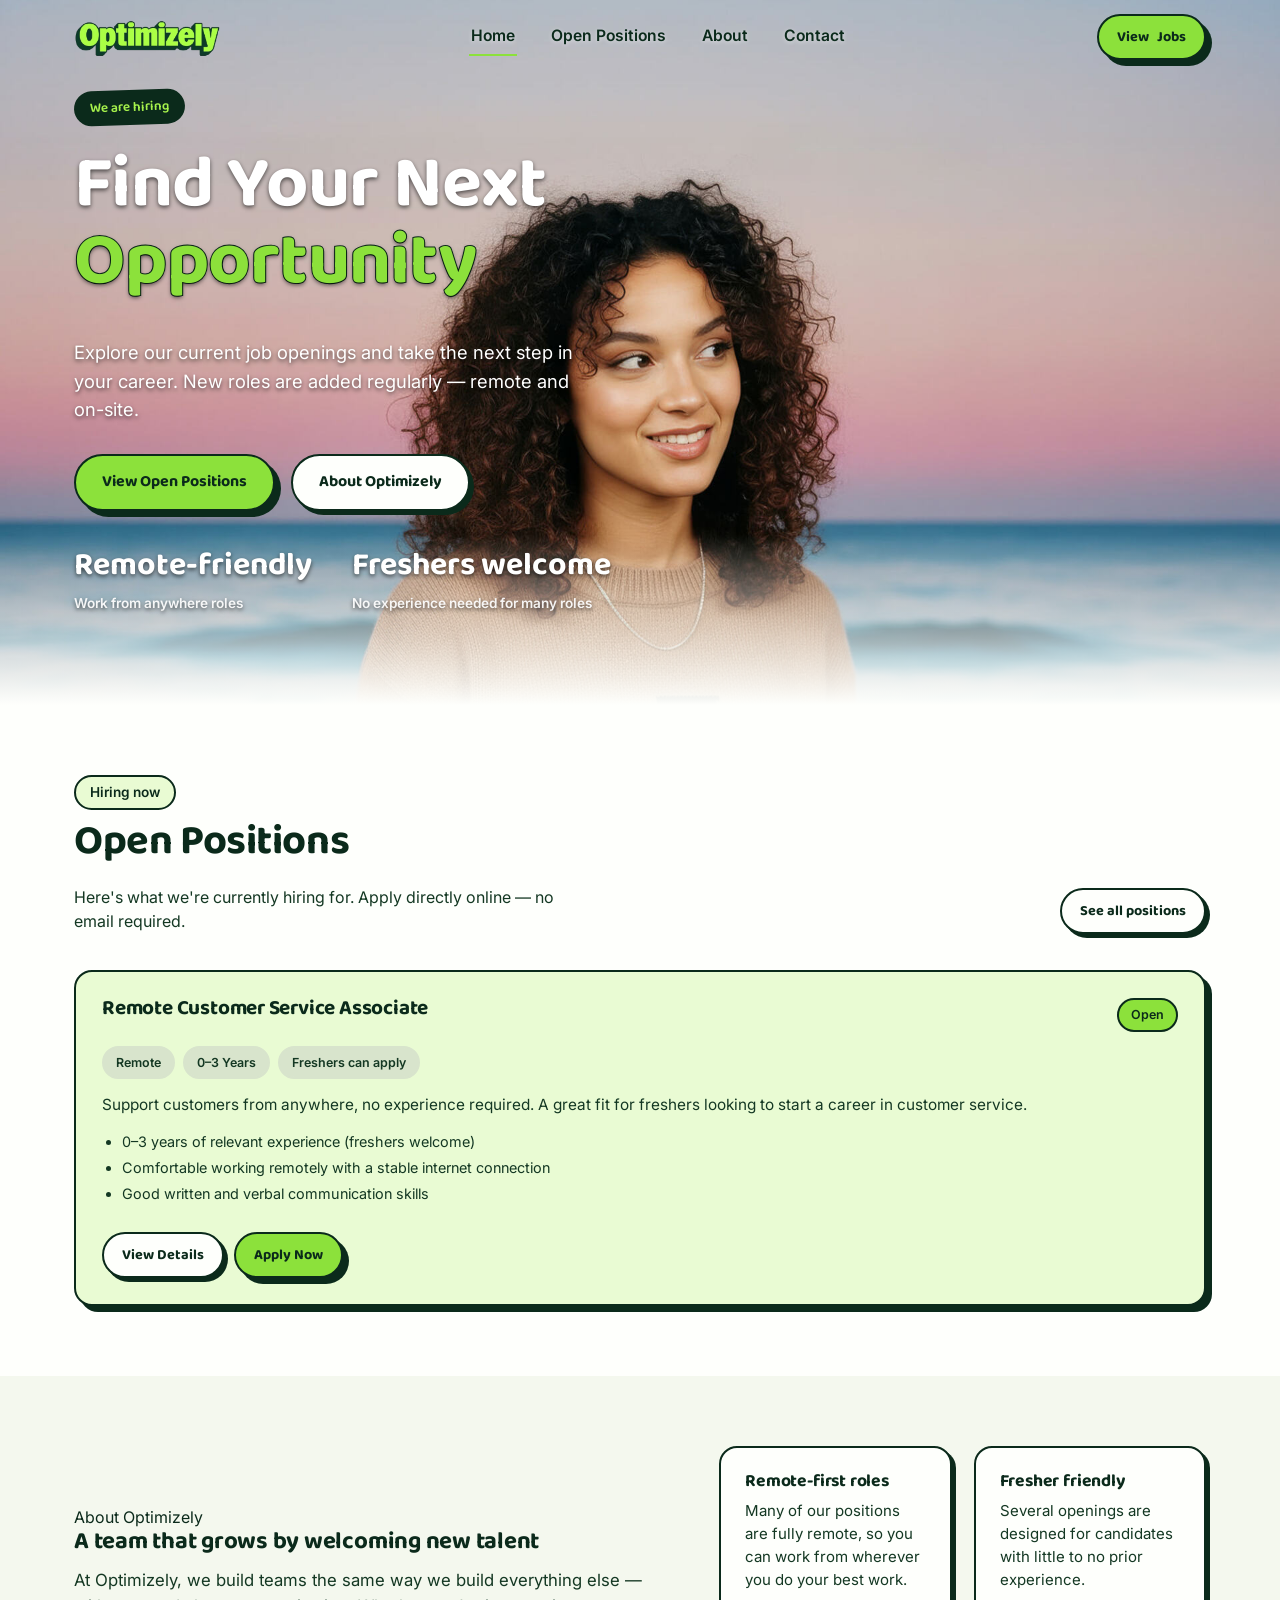
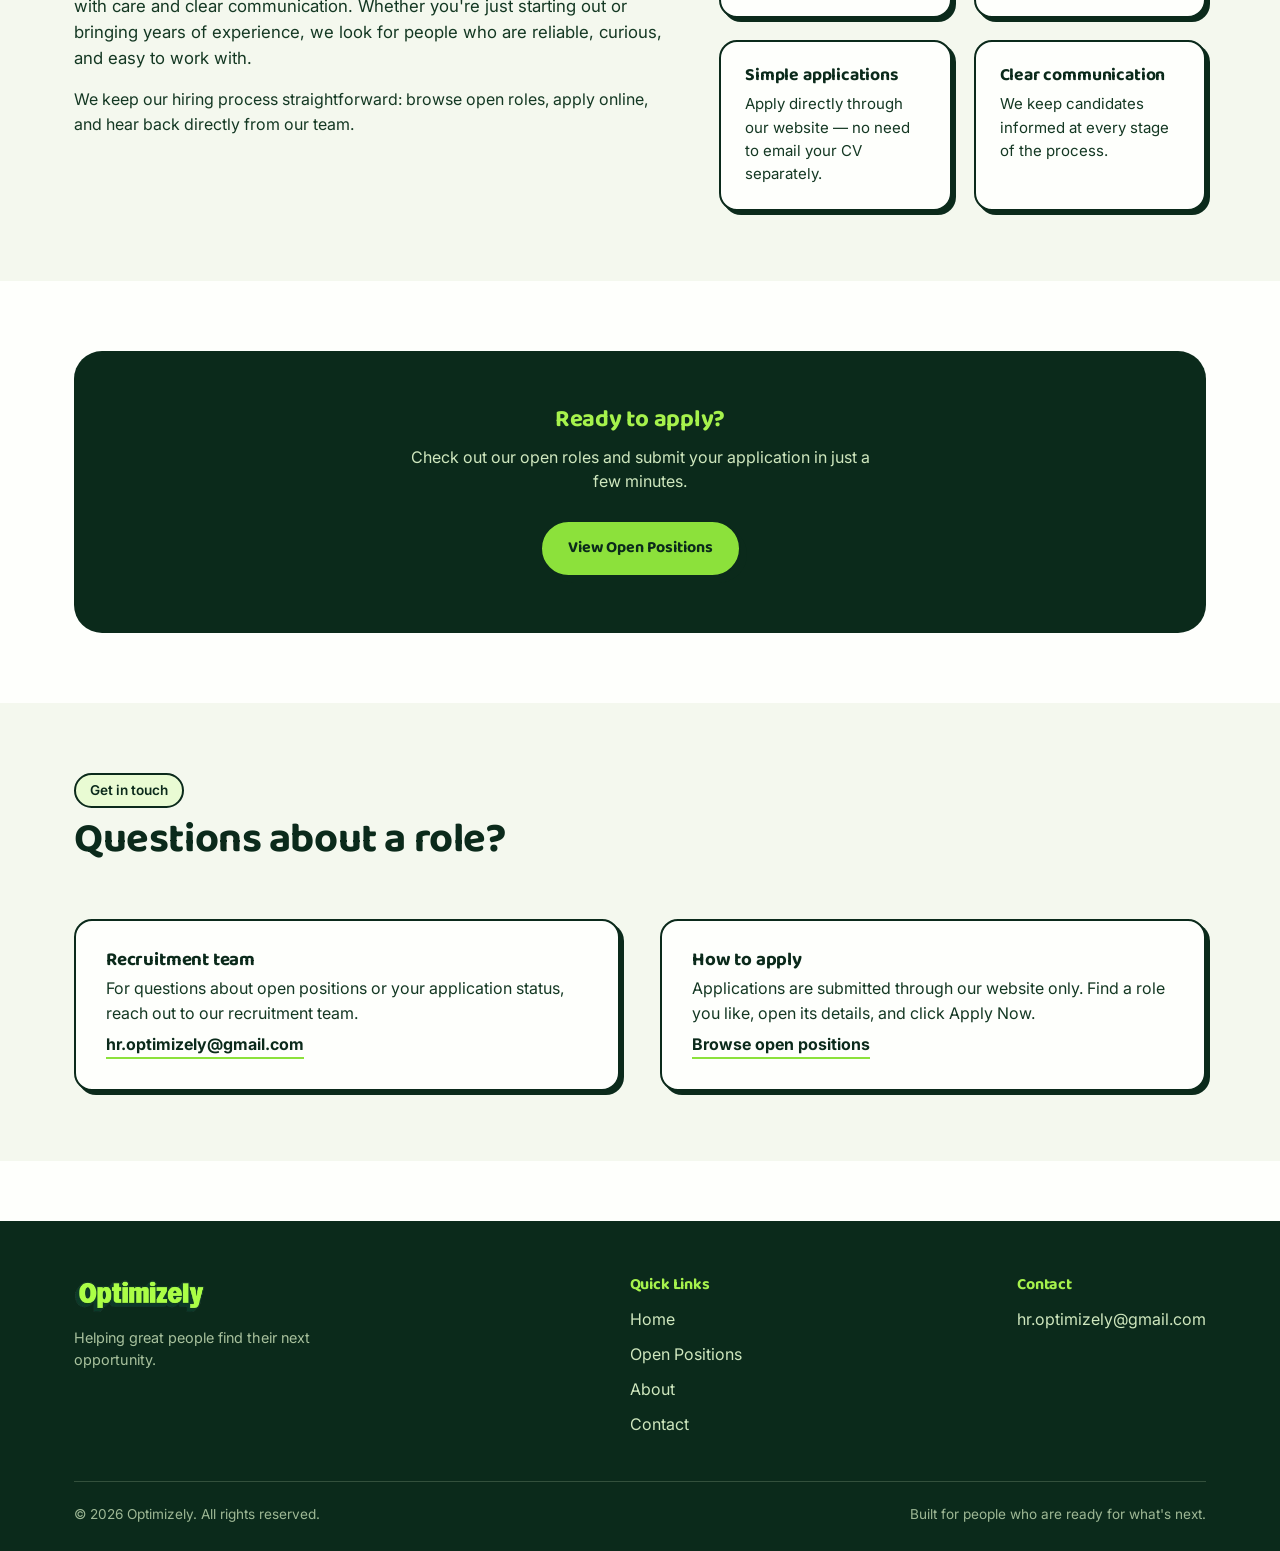
==== index.html @ 6f2b50fd "Add files via upload" ====
<!DOCTYPE html>
<html lang="en">
<head>
<meta charset="UTF-8" />
<meta name="viewport" content="width=device-width, initial-scale=1.0" />
<title>Optimizely — Find Your Next Opportunity</title>
<meta name="description" content="Explore open positions at Optimizely and take the next step in your career." />
<link rel="stylesheet" href="css/style.css" />
</head>
<body>

<header class="site-header">
  <div class="container">
    <a href="index.html" class="logo-link" aria-label="Optimizely home">
      <img src="assets/optimizely-logo.png" alt="Optimizely" />
    </a>

    <nav class="main-nav" aria-label="Primary">
      <a href="index.html" aria-current="page">Home</a>
      <a href="jobs.html">Open Positions</a>
      <a href="index.html#about">About</a>
      <a href="index.html#contact">Contact</a>
    </nav>

    <div class="header-actions">
      <a href="jobs.html" class="btn btn-primary btn-sm"><span class="full">View</span> Jobs</a>
      <button class="nav-toggle" aria-label="Toggle menu" aria-expanded="false">
        <span></span>
      </button>
    </div>
  </div>
</header>

<main>

  <!-- HERO -->
  <section class="hero hero-photo">
    <div class="container">
      <div class="hero-inner">
        <span class="eyebrow-badge">We are hiring</span>
        <h1>Find Your Next <span class="accent">Opportunity</span></h1>
        <p class="lead">Explore our current job openings and take the next step in your career. New roles are added regularly — remote and on-site.</p>
        <div class="hero-ctas">
          <a href="jobs.html" class="btn btn-primary">View Open Positions</a>
          <a href="index.html#about" class="btn btn-outline">About Optimizely</a>
        </div>

        <div class="stat-strip">
          <div class="stat"><b>Remote-friendly</b><span>Work from anywhere roles</span></div>
          <div class="stat"><b>Freshers welcome</b><span>No experience needed for many roles</span></div>
        </div>
      </div>
    </div>
  </section>

  <!-- OPEN POSITIONS PREVIEW -->
  <section class="section" id="jobs">
    <div class="container">
      <div class="section-head">
        <div>
          <span class="tag">Hiring now</span>
          <h2>Open Positions</h2>
          <p>Here's what we're currently hiring for. Apply directly online — no email required.</p>
        </div>
        <a href="jobs.html" class="btn btn-outline btn-sm">See all positions</a>
      </div>

      <div class="job-grid" data-jobs-open-preview></div>
    </div>
  </section>

  <!-- ABOUT -->
  <section class="section section-alt" id="about">
    <div class="container">
      <div class="split">
        <div>
          <span class="tag">About Optimizely</span>
          <h2>A team that grows by welcoming new talent</h2>
          <p style="color:var(--ink-soft); font-size:1.05rem;">At Optimizely, we build teams the same way we build everything else — with care and clear communication. Whether you're just starting out or bringing years of experience, we look for people who are reliable, curious, and easy to work with.</p>
          <p style="color:var(--ink-soft);">We keep our hiring process straightforward: browse open roles, apply online, and hear back directly from our team.</p>
        </div>
        <div class="info-grid">
          <div class="info-card">
            <h3>Remote-first roles</h3>
            <p>Many of our positions are fully remote, so you can work from wherever you do your best work.</p>
          </div>
          <div class="info-card">
            <h3>Fresher friendly</h3>
            <p>Several openings are designed for candidates with little to no prior experience.</p>
          </div>
          <div class="info-card">
            <h3>Simple applications</h3>
            <p>Apply directly through our website — no need to email your CV separately.</p>
          </div>
          <div class="info-card">
            <h3>Clear communication</h3>
            <p>We keep candidates informed at every stage of the process.</p>
          </div>
        </div>
      </div>
    </div>
  </section>

  <!-- CTA BAND -->
  <section class="section">
    <div class="container">
      <div class="cta-band grid-bg-dark">
        <h2>Ready to apply?</h2>
        <p>Check out our open roles and submit your application in just a few minutes.</p>
        <a href="jobs.html" class="btn btn-primary">View Open Positions</a>
      </div>
    </div>
  </section>

  <!-- CONTACT -->
  <section class="section section-alt" id="contact">
    <div class="container">
      <div class="section-head">
        <div>
          <span class="tag">Get in touch</span>
          <h2>Questions about a role?</h2>
        </div>
      </div>
      <div class="contact-grid">
        <div class="contact-card">
          <h3>Recruitment team</h3>
          <p style="color:var(--ink-soft); margin-bottom:0;">For questions about open positions or your application status, reach out to our recruitment team.</p>
          <a class="mail-link" href="mailto:hr.optimizely@gmail.com">hr.optimizely@gmail.com</a>
        </div>
        <div class="contact-card">
          <h3>How to apply</h3>
          <p style="color:var(--ink-soft); margin-bottom:0;">Applications are submitted through our website only. Find a role you like, open its details, and click Apply Now.</p>
          <a class="mail-link" href="jobs.html">Browse open positions</a>
        </div>
      </div>
    </div>
  </section>

</main>

<footer class="site-footer">
  <div class="container">
    <div class="footer-top">
      <div class="footer-logo">
        <img src="assets/optimizely-logo.png" alt="Optimizely" />
        <p style="max-width:280px; color:rgba(207,231,190,0.8); font-size:0.9rem;">Helping great people find their next opportunity.</p>
      </div>
      <div class="footer-col">
        <h4>Quick Links</h4>
        <ul>
          <li><a href="index.html">Home</a></li>
          <li><a href="jobs.html">Open Positions</a></li>
          <li><a href="index.html#about">About</a></li>
          <li><a href="index.html#contact">Contact</a></li>
        </ul>
      </div>
      <div class="footer-col">
        <h4>Contact</h4>
        <ul>
          <li><a href="mailto:hr.optimizely@gmail.com">hr.optimizely@gmail.com</a></li>
        </ul>
      </div>
    </div>
    <div class="footer-bottom">
      <span>&copy; <span id="year"></span> Optimizely. All rights reserved.</span>
      <span>Built for people who are ready for what's next.</span>
    </div>
  </div>
</footer>

<script src="js/jobs-data.js"></script>
<script src="js/main.js"></script>
<script>document.getElementById("year").textContent = new Date().getFullYear();</script>
</body>
</html>
---- css/style.css ----
/* ==========================================================
   OPTIMIZELY — DESIGN SYSTEM
   Brand: bright lime green, deep green-black outlines,
   grid backgrounds, chunky rounded display type.
   ========================================================== */

@import url('https://fonts.googleapis.com/css2?family=Baloo+2:wght@500;600;700;800&family=Inter:wght@400;500;600;700&display=swap');

:root {
  /* Colors sampled from the recruitment poster */
  --green: #8CE13B;
  --green-bright: #A6F24C;
  --green-soft: #E9FBD3;
  --ink: #0B2A1B;        /* deep green-black used for outlines/shadows/text */
  --ink-soft: #143823;
  --paper: #FEFFFC;
  --paper-alt: #F4F8EE;
  --line: #D8E4CC;
  --white: #FFFFFF;

  --radius-lg: 28px;
  --radius-md: 18px;
  --radius-sm: 12px;

  --shadow-hard: 6px 6px 0 var(--ink);
  --shadow-hard-sm: 4px 4px 0 var(--ink);
  --shadow-soft: 0 10px 30px rgba(11, 42, 27, 0.10);

  --font-display: "Baloo 2", "Segoe UI Rounded", sans-serif;
  --font-body: "Inter", -apple-system, BlinkMacSystemFont, sans-serif;

  --container: 1180px;
}

* { box-sizing: border-box; }
html { scroll-behavior: smooth; }

body {
  margin: 0;
  font-family: var(--font-body);
  color: var(--ink);
  background: var(--paper);
  -webkit-font-smoothing: antialiased;
  line-height: 1.55;
}

img { max-width: 100%; display: block; }

a { color: inherit; text-decoration: none; }

h1, h2, h3, h4 {
  font-family: var(--font-display);
  font-weight: 700;
  line-height: 1.05;
  margin: 0 0 0.5em;
  letter-spacing: -0.01em;
}

p { margin: 0 0 1em; }

.container {
  width: 100%;
  max-width: var(--container);
  margin: 0 auto;
  padding: 0 24px;
}

/* Reduced motion */
@media (prefers-reduced-motion: reduce) {
  * { animation: none !important; transition: none !important; }
}

/* Focus visibility */
a:focus-visible,
button:focus-visible,
input:focus-visible,
select:focus-visible,
textarea:focus-visible {
  outline: 3px solid var(--ink);
  outline-offset: 2px;
}

/* ----------------------------------------------------------
   Grid background — the signature texture from the poster
   ---------------------------------------------------------- */
.grid-bg {
  position: relative;
  background-image:
    linear-gradient(rgba(11, 42, 27, 0.08) 1px, transparent 1px),
    linear-gradient(90deg, rgba(11, 42, 27, 0.08) 1px, transparent 1px);
  background-size: 44px 44px;
  background-position: center top;
}

.grid-bg::before {
  content: "";
  position: absolute;
  inset: 0;
  background: linear-gradient(180deg, rgba(254,255,252,0) 0%, var(--paper) 92%);
  pointer-events: none;
}

/* Dark variant of the grid texture (used inside the CTA band) —
   no fade-to-paper overlay, lighter grid lines instead. */
.grid-bg-dark {
  background-image:
    linear-gradient(rgba(207, 231, 190, 0.14) 1px, transparent 1px),
    linear-gradient(90deg, rgba(207, 231, 190, 0.14) 1px, transparent 1px);
  background-size: 36px 36px;
}

/* Decorative circle rings, inspired by the poster's curved lines */
.ring {
  position: absolute;
  border: 2px solid var(--ink);
  border-radius: 50%;
  opacity: 0.18;
  pointer-events: none;
}

/* ----------------------------------------------------------
   Buttons
   ---------------------------------------------------------- */
.btn {
  display: inline-flex;
  align-items: center;
  justify-content: center;
  gap: 8px;
  font-family: var(--font-display);
  font-weight: 700;
  font-size: 1rem;
  padding: 14px 26px;
  border-radius: 999px;
  border: 2.5px solid var(--ink);
  cursor: pointer;
  white-space: nowrap;
  transition: transform 0.12s ease;
}
.btn:active { transform: translate(2px, 2px); }

.btn-primary {
  background: var(--green);
  color: var(--ink);
  box-shadow: var(--shadow-hard);
}
.btn-primary:hover { background: var(--green-bright); }
.btn-primary:active { box-shadow: 2px 2px 0 var(--ink); }

.btn-dark {
  background: var(--ink);
  color: var(--green-bright);
  box-shadow: 4px 4px 0 var(--green);
}
.btn-dark:hover { color: var(--white); }
.btn-dark:active { box-shadow: 2px 2px 0 var(--green); }

.btn-outline {
  background: var(--paper);
  color: var(--ink);
  box-shadow: var(--shadow-hard-sm);
}
.btn-outline:hover { background: var(--paper-alt); }
.btn-outline:active { box-shadow: 2px 2px 0 var(--ink); }

.btn-sm { padding: 10px 18px; font-size: 0.9rem; }
.btn-block { width: 100%; }
.btn:disabled,
.btn[aria-disabled="true"] {
  cursor: not-allowed;
  opacity: 0.55;
  box-shadow: none;
  transform: none;
}

/* ----------------------------------------------------------
   Header
   ---------------------------------------------------------- */
.site-header {
  position: fixed;
  top: 0;
  left: 0;
  right: 0;
  z-index: 1000;
  background: transparent;
  border-bottom: 2.5px solid transparent;
  transition: background-color 0.3s ease, border-color 0.3s ease, box-shadow 0.3s ease, backdrop-filter 0.3s ease;
}

/* Once the page scrolls, add just enough surface for legibility —
   no heavy blur, no fully opaque block. */
.site-header.scrolled {
  background: rgba(254, 255, 252, 0.86);
  backdrop-filter: blur(8px);
  -webkit-backdrop-filter: blur(8px);
  border-bottom-color: rgba(11, 42, 27, 0.16);
  box-shadow: 0 4px 18px rgba(11, 42, 27, 0.07);
}

/* While transparent (top of page, over a hero photo), give the
   nav text a soft glow so it stays readable over any part of the image. */
.site-header:not(.scrolled) .main-nav a,
.site-header:not(.scrolled) .nav-toggle span,
.site-header:not(.scrolled) .nav-toggle span::before,
.site-header:not(.scrolled) .nav-toggle span::after {
  text-shadow: 0 1px 4px rgba(255, 255, 255, 0.55);
}
.site-header:not(.scrolled) .nav-toggle {
  background: rgba(254, 255, 252, 0.7);
}

/* Spacer used on pages without a hero photo, so content doesn't
   sit underneath the now fixed header. */
.header-spacer { height: 84px; }

.site-header .container {
  display: flex;
  align-items: center;
  justify-content: space-between;
  gap: 20px;
  padding-top: 14px;
  padding-bottom: 14px;
}

.logo-link { display: inline-flex; align-items: center; }
.logo-link img {
  height: 40px;
  width: auto;
  border-radius: 10px;
}

.main-nav {
  display: flex;
  align-items: center;
  gap: 32px;
}

.main-nav a {
  font-weight: 600;
  font-size: 0.98rem;
  padding: 6px 2px;
  border-bottom: 2.5px solid transparent;
}
.main-nav a:hover,
.main-nav a[aria-current="page"] {
  border-bottom-color: var(--green);
}

.header-actions { display: flex; align-items: center; gap: 14px; }

.nav-toggle {
  display: none;
  background: var(--paper);
  border: 2.5px solid var(--ink);
  border-radius: 10px;
  width: 44px;
  height: 40px;
  cursor: pointer;
  align-items: center;
  justify-content: center;
}
.nav-toggle span,
.nav-toggle span::before,
.nav-toggle span::after {
  content: "";
  display: block;
  width: 20px;
  height: 2.5px;
  background: var(--ink);
  position: relative;
}
.nav-toggle span::before { position: absolute; top: -7px; width: 20px; }
.nav-toggle span::after { position: absolute; top: 7px; width: 20px; }

/* ----------------------------------------------------------
   Hero
   ---------------------------------------------------------- */
.hero {
  position: relative;
  overflow: hidden;
  padding: 90px 0 70px;
}

.hero-inner {
  position: relative;
  z-index: 2;
  max-width: 760px;
}

.eyebrow-badge {
  display: inline-block;
  background: var(--ink);
  color: var(--green-bright);
  font-family: var(--font-display);
  font-weight: 600;
  font-size: 0.85rem;
  padding: 7px 16px;
  border-radius: 999px;
  transform: rotate(-2deg);
  margin-bottom: 22px;
}

.hero h1 {
  font-size: clamp(2.6rem, 6vw, 4.6rem);
  color: var(--ink);
  text-shadow:
    3px 3px 0 var(--green-soft);
}

.hero h1 .accent {
  color: var(--green);
  -webkit-text-stroke: 2px var(--ink);
  paint-order: stroke fill;
}

.hero p.lead {
  font-size: 1.15rem;
  color: var(--ink-soft);
  max-width: 520px;
  margin-bottom: 30px;
}

.hero-ctas { display: flex; gap: 16px; flex-wrap: wrap; }

.hero .ring-a { width: 260px; height: 260px; top: -60px; right: 6%; }
.hero .ring-b { width: 180px; height: 180px; bottom: -40px; right: 20%; opacity: 0.12; }
.hero .ring-c { width: 140px; height: 140px; top: 40%; left: -50px; opacity: 0.1; }

/* ----------------------------------------------------------
   Hero — photo variant
   Used on the homepage hero: a real photo background with
   clean white/high-contrast text and no boxes behind the copy.
   ---------------------------------------------------------- */
.hero-photo {
  background-image: url('../assets/hero-bg.jpg');
  background-size: cover;
  background-position: center;
  background-repeat: no-repeat;
  min-height: 640px;
  display: flex;
  align-items: center;
  padding: 90px 0;
}

.hero-photo .hero-inner { position: relative; z-index: 2; }

/* Soft fade at the bottom of the hero photo into the white
   section below it — no hard horizontal edge. */
.hero-photo::after {
  content: "";
  position: absolute;
  left: 0;
  right: 0;
  bottom: 0;
  height: 170px;
  background: linear-gradient(to bottom, rgba(254, 255, 252, 0) 0%, var(--paper) 100%);
  pointer-events: none;
  z-index: 1;
}

@media (max-width: 640px) {
  .hero-photo::after { height: 110px; }
}

.hero-photo h1 {
  color: #FFFFFF;
  text-shadow: 0 2px 4px rgba(0, 0, 0, 0.6);
}

.hero-photo h1 .accent {
  color: var(--green);
  -webkit-text-stroke: 2px var(--ink);
  paint-order: stroke fill;
  text-shadow: 0 2px 4px rgba(0, 0, 0, 0.6);
}

.hero-photo p.lead {
  color: #FFFFFF;
  text-shadow: 0 2px 4px rgba(0, 0, 0, 0.6);
}

.hero-photo .stat-strip .stat b {
  color: #FFFFFF;
  text-shadow: 0 2px 4px rgba(0, 0, 0, 0.6);
}

.hero-photo .stat-strip .stat span {
  color: rgba(255, 255, 255, 0.92);
  text-shadow: 0 2px 4px rgba(0, 0, 0, 0.6);
}

@media (max-width: 640px) {
  .hero-photo { min-height: 560px; padding: 60px 0; }
}

/* ----------------------------------------------------------
   Section headers
   ---------------------------------------------------------- */
.section { padding: 70px 0; }
.section-alt { background: var(--paper-alt); }

.section-head {
  display: flex;
  align-items: flex-end;
  justify-content: space-between;
  gap: 20px;
  margin-bottom: 36px;
  flex-wrap: wrap;
}

.section-head h2 {
  font-size: clamp(1.8rem, 3.4vw, 2.6rem);
  color: var(--ink);
}

.section-head .tag {
  display: inline-block;
  background: var(--green-soft);
  border: 2px solid var(--ink);
  border-radius: 999px;
  padding: 5px 14px;
  font-weight: 600;
  font-size: 0.85rem;
  margin-bottom: 10px;
}

.section-head p { color: var(--ink-soft); max-width: 520px; margin: 0; }

/* ----------------------------------------------------------
   Job cards
   ---------------------------------------------------------- */
.job-grid {
  display: grid;
  grid-template-columns: repeat(auto-fit, minmax(300px, 1fr));
  gap: 26px;
}

.job-card {
  background: var(--paper);
  border: 2.5px solid var(--ink);
  border-radius: var(--radius-md);
  padding: 26px;
  box-shadow: var(--shadow-hard);
  display: flex;
  flex-direction: column;
  gap: 14px;
  position: relative;
}

.job-card.featured {
  background: var(--green-soft);
}

.job-card-top {
  display: flex;
  justify-content: space-between;
  align-items: flex-start;
  gap: 12px;
}

.job-card h3 {
  font-size: 1.3rem;
  color: var(--ink);
  margin: 0;
}

.pill {
  display: inline-flex;
  align-items: center;
  font-family: var(--font-body);
  font-weight: 600;
  font-size: 0.78rem;
  padding: 5px 12px;
  border-radius: 999px;
  border: 2px solid var(--ink);
  white-space: nowrap;
}
.pill-green { background: var(--green); color: var(--ink); }
.pill-dark { background: var(--ink); color: var(--green-bright); }
.pill-muted { background: var(--line); color: var(--ink-soft); border-color: var(--line); }

.job-meta {
  display: flex;
  flex-wrap: wrap;
  gap: 8px;
}

.job-card p.desc {
  color: var(--ink-soft);
  font-size: 0.96rem;
  margin: 0;
}

.job-card ul.reqs {
  margin: 0;
  padding-left: 20px;
  font-size: 0.9rem;
  color: var(--ink-soft);
}
.job-card ul.reqs li { margin-bottom: 4px; }

.job-card-actions {
  margin-top: auto;
  display: flex;
  gap: 10px;
  padding-top: 8px;
  flex-wrap: wrap;
}

.job-card.is-closed {
  opacity: 0.72;
  background: var(--paper);
}
.job-card.is-closed h3 { color: var(--ink-soft); }
.job-card.is-closed .btn-primary { display: none; }

.closed-note {
  font-size: 0.85rem;
  font-weight: 600;
  color: var(--ink-soft);
}

/* ----------------------------------------------------------
   Job details page
   ---------------------------------------------------------- */
.details-hero {
  padding: 50px 0 20px;
}

.details-card {
  background: var(--paper);
  border: 2.5px solid var(--ink);
  border-radius: var(--radius-lg);
  box-shadow: var(--shadow-hard);
  padding: 40px;
}

.details-card .job-meta { margin-bottom: 22px; }

.details-card h1 {
  font-size: clamp(1.9rem, 4vw, 2.6rem);
  margin-bottom: 12px;
}

.details-block { margin-top: 30px; }
.details-block h2 {
  font-size: 1.25rem;
  margin-bottom: 10px;
}
.details-block ul {
  padding-left: 20px;
  color: var(--ink-soft);
}
.details-block ul li { margin-bottom: 6px; }
.details-block p { color: var(--ink-soft); }

.details-apply {
  margin-top: 34px;
  padding-top: 28px;
  border-top: 2px dashed var(--line);
  display: flex;
  align-items: center;
  gap: 18px;
  flex-wrap: wrap;
}

.closed-banner {
  background: var(--ink);
  color: var(--green-bright);
  border-radius: var(--radius-sm);
  padding: 16px 20px;
  font-weight: 600;
  margin-top: 30px;
}

/* ----------------------------------------------------------
   About / info sections
   ---------------------------------------------------------- */
.info-grid {
  display: grid;
  grid-template-columns: repeat(auto-fit, minmax(220px, 1fr));
  gap: 22px;
}

.info-card {
  background: var(--paper);
  border: 2.5px solid var(--ink);
  border-radius: var(--radius-md);
  padding: 24px;
  box-shadow: var(--shadow-hard-sm);
}

.info-card h3 { font-size: 1.1rem; margin-bottom: 8px; }
.info-card p { color: var(--ink-soft); margin: 0; font-size: 0.94rem; }

.split {
  display: grid;
  grid-template-columns: 1.1fr 0.9fr;
  gap: 50px;
  align-items: center;
}

@media (max-width: 860px) {
  .split { grid-template-columns: 1fr; }
}

.stat-strip {
  display: flex;
  gap: 40px;
  flex-wrap: wrap;
  margin-top: 30px;
}
.stat-strip .stat b {
  display: block;
  font-family: var(--font-display);
  font-size: 2rem;
  color: var(--ink);
}
.stat-strip .stat span {
  font-size: 0.85rem;
  color: var(--ink-soft);
  font-weight: 600;
}

/* ----------------------------------------------------------
   CTA band
   ---------------------------------------------------------- */
.cta-band {
  background: var(--ink);
  color: var(--paper);
  border-radius: var(--radius-lg);
  padding: 56px 40px;
  text-align: center;
  position: relative;
  overflow: hidden;
}
.cta-band h2 { color: var(--green-bright); margin-bottom: 12px; }
.cta-band p { color: #CFE7BE; max-width: 480px; margin: 0 auto 26px; }

/* ----------------------------------------------------------
   Contact
   ---------------------------------------------------------- */
.contact-grid {
  display: grid;
  grid-template-columns: 1fr 1fr;
  gap: 40px;
}
@media (max-width: 780px) { .contact-grid { grid-template-columns: 1fr; } }

.contact-card {
  background: var(--paper);
  border: 2.5px solid var(--ink);
  border-radius: var(--radius-md);
  padding: 30px;
  box-shadow: var(--shadow-hard-sm);
}
.contact-card h3 { margin-bottom: 6px; }
.contact-card a.mail-link {
  display: inline-block;
  margin-top: 6px;
  font-weight: 700;
  border-bottom: 2.5px solid var(--green);
}

/* ----------------------------------------------------------
   Forms (Application page)
   ---------------------------------------------------------- */
.form-shell {
  background: var(--paper);
  border: 2.5px solid var(--ink);
  border-radius: var(--radius-lg);
  box-shadow: var(--shadow-hard);
  padding: 40px;
}

@media (max-width: 600px) {
  .form-shell { padding: 24px; }
}

.form-section { margin-bottom: 34px; }
.form-section:last-of-type { margin-bottom: 0; }

.form-section-title {
  display: flex;
  align-items: center;
  gap: 10px;
  font-family: var(--font-display);
  font-size: 1.15rem;
  color: var(--ink);
  margin-bottom: 18px;
  padding-bottom: 10px;
  border-bottom: 2px dashed var(--line);
}

.form-section-title .num {
  display: inline-flex;
  align-items: center;
  justify-content: center;
  width: 28px;
  height: 28px;
  border-radius: 50%;
  background: var(--green);
  border: 2px solid var(--ink);
  font-size: 0.85rem;
  flex: none;
}

.form-row {
  display: grid;
  grid-template-columns: 1fr 1fr;
  gap: 18px;
}
@media (max-width: 640px) { .form-row { grid-template-columns: 1fr; } }

.field { margin-bottom: 18px; }
.field:last-child { margin-bottom: 0; }

.field label {
  display: block;
  font-weight: 600;
  font-size: 0.92rem;
  margin-bottom: 6px;
}
.field label .req { color: #C4402A; margin-left: 3px; }
.field .hint {
  font-size: 0.8rem;
  color: var(--ink-soft);
  margin-top: 5px;
}

input[type="text"],
input[type="email"],
input[type="tel"],
input[type="date"],
input[type="url"],
input[type="number"],
select,
textarea {
  width: 100%;
  font-family: var(--font-body);
  font-size: 0.98rem;
  padding: 12px 14px;
  border: 2px solid var(--ink);
  border-radius: 10px;
  background: var(--paper);
  color: var(--ink);
}

textarea { resize: vertical; min-height: 100px; }

input:focus, select:focus, textarea:focus {
  outline: none;
  border-color: var(--green);
  box-shadow: 0 0 0 3px rgba(140, 225, 59, 0.35);
}

.field.invalid input,
.field.invalid select,
.field.invalid textarea {
  border-color: #C4402A;
}
.field .error-msg {
  display: none;
  color: #C4402A;
  font-size: 0.82rem;
  font-weight: 600;
  margin-top: 5px;
}
.field.invalid .error-msg { display: block; }

.file-drop {
  border: 2.5px dashed var(--ink);
  border-radius: 14px;
  padding: 26px;
  text-align: center;
  background: var(--paper-alt);
  cursor: pointer;
}
.file-drop.has-file { border-style: solid; background: var(--green-soft); }
.file-drop input[type="file"] { display: none; }
.file-drop .file-label {
  font-weight: 700;
  font-family: var(--font-display);
}
.file-drop .file-sub {
  font-size: 0.82rem;
  color: var(--ink-soft);
  margin-top: 4px;
}
.file-name {
  margin-top: 10px;
  font-size: 0.88rem;
  font-weight: 600;
}

.consent-row {
  display: flex;
  gap: 12px;
  align-items: flex-start;
  background: var(--paper-alt);
  border: 2px solid var(--line);
  border-radius: 12px;
  padding: 16px;
}
.consent-row input[type="checkbox"] {
  width: 20px;
  height: 20px;
  margin-top: 2px;
  accent-color: var(--green);
  flex: none;
}
.consent-row label { font-size: 0.9rem; color: var(--ink-soft); font-weight: 500; }

.form-submit-row {
  margin-top: 30px;
  display: flex;
  align-items: center;
  gap: 16px;
  flex-wrap: wrap;
}

.form-status {
  font-weight: 600;
  font-size: 0.92rem;
}
.form-status.success { color: #2E7D32; }
.form-status.error { color: #C4402A; }

.apply-context {
  background: var(--green-soft);
  border: 2.5px solid var(--ink);
  border-radius: var(--radius-md);
  padding: 20px 24px;
  margin-bottom: 30px;
  display: flex;
  align-items: center;
  justify-content: space-between;
  gap: 16px;
  flex-wrap: wrap;
}
.apply-context h2 { margin: 0 0 4px; font-size: 1.2rem; }
.apply-context p { margin: 0; font-size: 0.88rem; color: var(--ink-soft); }

/* ----------------------------------------------------------
   Breadcrumb / back link
   ---------------------------------------------------------- */
.back-link {
  display: inline-flex;
  align-items: center;
  gap: 6px;
  font-weight: 600;
  font-size: 0.92rem;
  margin-bottom: 22px;
}
.back-link:hover { text-decoration: underline; }

/* ----------------------------------------------------------
   Footer
   ---------------------------------------------------------- */
.site-footer {
  background: var(--ink);
  color: #CFE7BE;
  padding: 56px 0 26px;
  margin-top: 60px;
}

.footer-top {
  display: flex;
  justify-content: space-between;
  gap: 40px;
  flex-wrap: wrap;
  padding-bottom: 34px;
  border-bottom: 1px solid rgba(207, 231, 190, 0.2);
}

.footer-logo img {
  height: 36px;
  border-radius: 8px;
  margin-bottom: 14px;
}

.footer-col h4 {
  font-family: var(--font-display);
  color: var(--green-bright);
  font-size: 1rem;
  margin-bottom: 14px;
}

.footer-col ul { list-style: none; margin: 0; padding: 0; }
.footer-col li { margin-bottom: 10px; }
.footer-col a:hover { color: var(--green-bright); }

.footer-bottom {
  padding-top: 22px;
  display: flex;
  justify-content: space-between;
  gap: 16px;
  flex-wrap: wrap;
  font-size: 0.85rem;
  color: rgba(207, 231, 190, 0.75);
}

/* ----------------------------------------------------------
   Utilities
   ---------------------------------------------------------- */
.center { text-align: center; }
.mt-0 { margin-top: 0; }
.hidden { display: none !important; }

/* ----------------------------------------------------------
   Responsive
   ---------------------------------------------------------- */
@media (max-width: 900px) {
  .main-nav { display: none; }
  .nav-toggle { display: inline-flex; }

  .site-header.nav-open .main-nav {
    display: flex;
    position: absolute;
    top: 100%;
    left: 0;
    right: 0;
    background: var(--paper);
    border-bottom: 2.5px solid var(--ink);
    flex-direction: column;
    align-items: flex-start;
    padding: 18px 24px 26px;
    gap: 16px;
  }

  .header-actions .btn-primary span.full { display: none; }
}

@media (max-width: 640px) {
  .section { padding: 50px 0; }
  .hero { padding: 60px 0 44px; }
  .details-card { padding: 26px; }
  .form-shell { padding: 22px; }
  .contact-card { padding: 22px; }
}
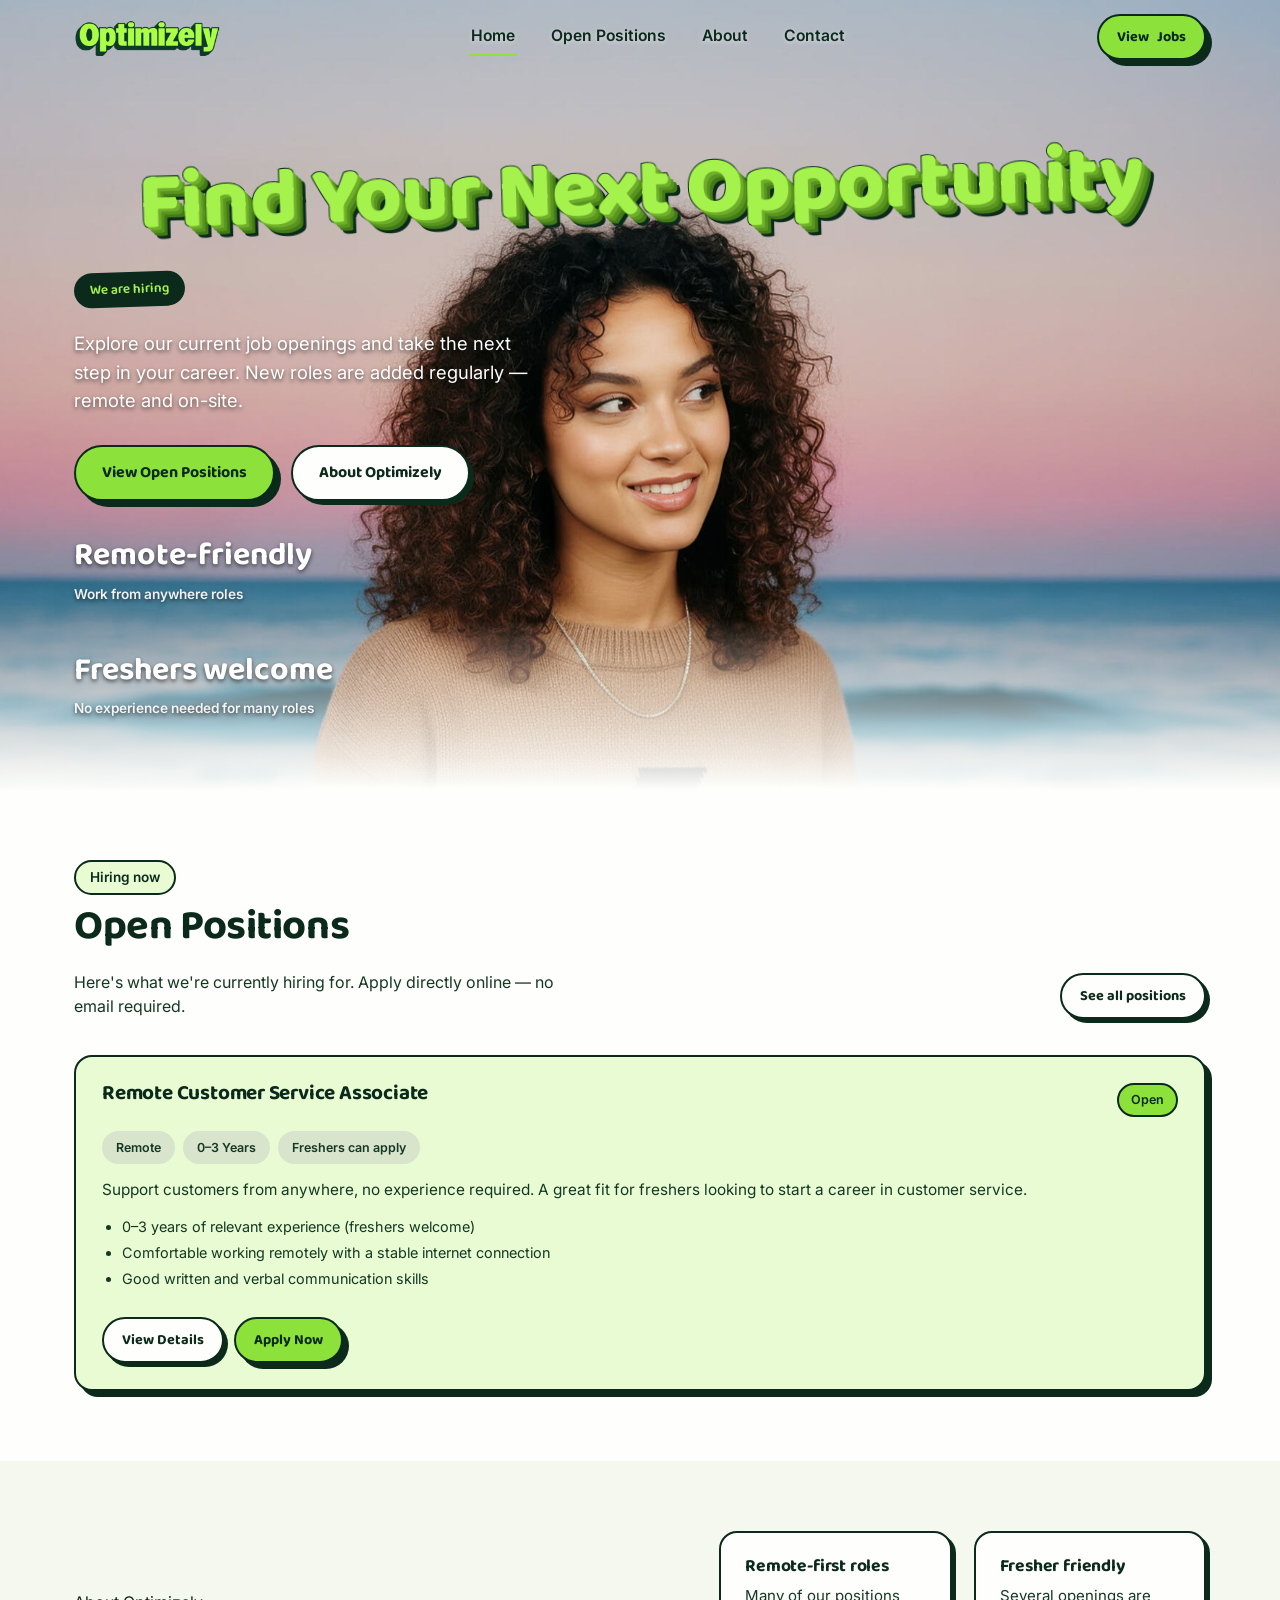
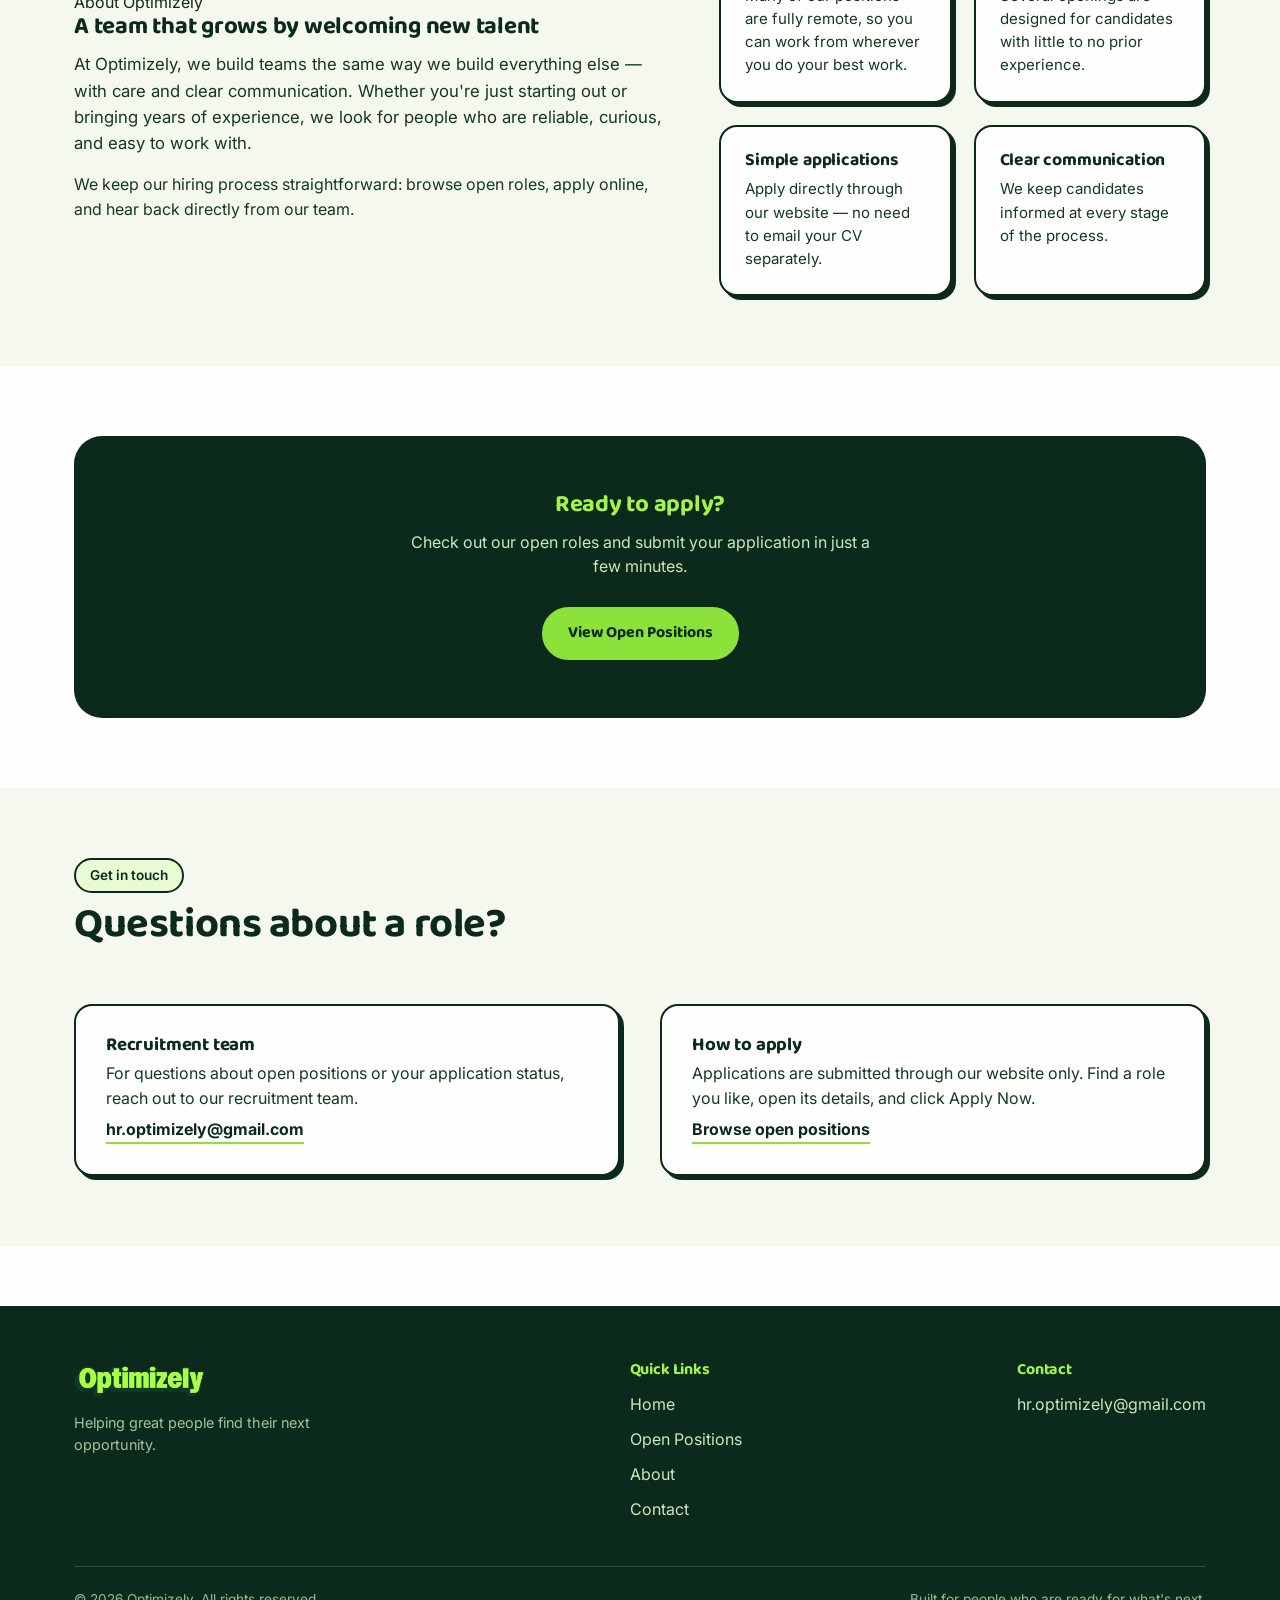
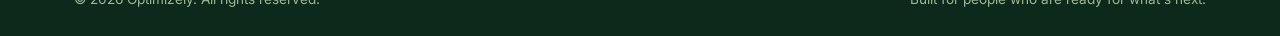
==== commit 8cdd93ab: "Add files via upload" ====
--- a/index.html
+++ b/index.html
@@ -35,10 +35,13 @@
 
   <!-- HERO -->
   <section class="hero hero-photo">
-    <div class="container">
+    <div class="container hero-photo-layout">
+      <div class="hero-giant-title-wrap">
+        <h1 class="hero-giant-title">Find Your Next Opportunity</h1>
+      </div>
+
       <div class="hero-inner">
         <span class="eyebrow-badge">We are hiring</span>
-        <h1>Find Your Next <span class="accent">Opportunity</span></h1>
         <p class="lead">Explore our current job openings and take the next step in your career. New roles are added regularly — remote and on-site.</p>
         <div class="hero-ctas">
           <a href="jobs.html" class="btn btn-primary">View Open Positions</a>
@@ -170,6 +173,7 @@
 
 <script src="js/jobs-data.js"></script>
 <script src="js/main.js"></script>
+<script src="js/hero-3d.js"></script>
 <script>document.getElementById("year").textContent = new Date().getFullYear();</script>
 </body>
 </html>
--- a/css/style.css
+++ b/css/style.css
@@ -299,14 +299,14 @@
   margin-bottom: 22px;
 }
 
-.hero h1 {
+.hero:not(.hero-photo) h1 {
   font-size: clamp(2.6rem, 6vw, 4.6rem);
   color: var(--ink);
   text-shadow:
     3px 3px 0 var(--green-soft);
 }
 
-.hero h1 .accent {
+.hero:not(.hero-photo) h1 .accent {
   color: var(--green);
   -webkit-text-stroke: 2px var(--ink);
   paint-order: stroke fill;
@@ -333,15 +333,63 @@
 .hero-photo {
   background-image: url('../assets/hero-bg.jpg');
   background-size: cover;
-  background-position: center;
+  background-position: 68% center;
   background-repeat: no-repeat;
-  min-height: 640px;
-  display: flex;
-  align-items: center;
-  padding: 90px 0;
-}
-
-.hero-photo .hero-inner { position: relative; z-index: 2; }
+  min-height: 760px;
+  display: flex;
+  flex-direction: column;
+  justify-content: space-between;
+  padding: 150px 0 70px;
+}
+
+.hero-photo .hero-inner { position: relative; z-index: 2; max-width: 460px; }
+
+/* Large layered/retro headline, positioned across the top of the
+   photo — mirrors the "3D stacked type" reference composition. */
+.hero-photo-layout {
+  position: relative;
+  z-index: 2;
+  display: flex;
+  flex-direction: column;
+  gap: 40px;
+  height: 100%;
+  justify-content: space-between;
+}
+
+.hero-giant-title-wrap {
+  width: 100%;
+  text-align: center;
+  padding: 0 10px;
+  perspective: 1000px;
+}
+
+.hero-giant-title {
+  display: inline-block;
+  font-family: var(--font-display);
+  font-weight: 800;
+  font-size: clamp(2.4rem, 6.4vw, 5.2rem);
+  line-height: 1;
+  margin: 0;
+  color: var(--green-bright);
+  -webkit-text-stroke: 2px var(--ink);
+  paint-order: stroke fill;
+  transform: rotate(-1.6deg);
+  text-shadow:
+    3px 3px 0 #6FAE2C,
+    6px 6px 0 #58941F,
+    9px 9px 0 #427A17,
+    12px 12px 0 var(--ink);
+  transform-style: preserve-3d;
+  transition: transform 0.15s ease-out, text-shadow 0.15s ease-out;
+  will-change: transform, text-shadow;
+}
+
+/* Respect users who've asked for reduced motion */
+@media (prefers-reduced-motion: reduce) {
+  .hero-giant-title {
+    transition: none !important;
+  }
+}
 
 /* Soft fade at the bottom of the hero photo into the white
    section below it — no hard horizontal edge. */
@@ -357,20 +405,23 @@
   z-index: 1;
 }
 
+@media (max-width: 900px) {
+  .hero-photo { min-height: 700px; padding: 130px 0 60px; }
+  .hero-giant-title { font-size: clamp(2rem, 8vw, 3.4rem); transform: rotate(-1deg); }
+  .hero-photo .hero-inner { max-width: 100%; }
+}
+
 @media (max-width: 640px) {
+  .hero-photo { min-height: 640px; padding: 110px 0 44px; }
+  .hero-photo-layout { gap: 26px; }
+  .hero-giant-title {
+    text-shadow:
+      2px 2px 0 #6FAE2C,
+      4px 4px 0 #58941F,
+      6px 6px 0 #427A17,
+      8px 8px 0 var(--ink);
+  }
   .hero-photo::after { height: 110px; }
-}
-
-.hero-photo h1 {
-  color: #FFFFFF;
-  text-shadow: 0 2px 4px rgba(0, 0, 0, 0.6);
-}
-
-.hero-photo h1 .accent {
-  color: var(--green);
-  -webkit-text-stroke: 2px var(--ink);
-  paint-order: stroke fill;
-  text-shadow: 0 2px 4px rgba(0, 0, 0, 0.6);
 }
 
 .hero-photo p.lead {
@@ -386,10 +437,6 @@
 .hero-photo .stat-strip .stat span {
   color: rgba(255, 255, 255, 0.92);
   text-shadow: 0 2px 4px rgba(0, 0, 0, 0.6);
-}
-
-@media (max-width: 640px) {
-  .hero-photo { min-height: 560px; padding: 60px 0; }
 }
 
 /* ----------------------------------------------------------
@@ -932,7 +979,7 @@
 
 @media (max-width: 640px) {
   .section { padding: 50px 0; }
-  .hero { padding: 60px 0 44px; }
+  .hero:not(.hero-photo) { padding: 60px 0 44px; }
   .details-card { padding: 26px; }
   .form-shell { padding: 22px; }
   .contact-card { padding: 22px; }
